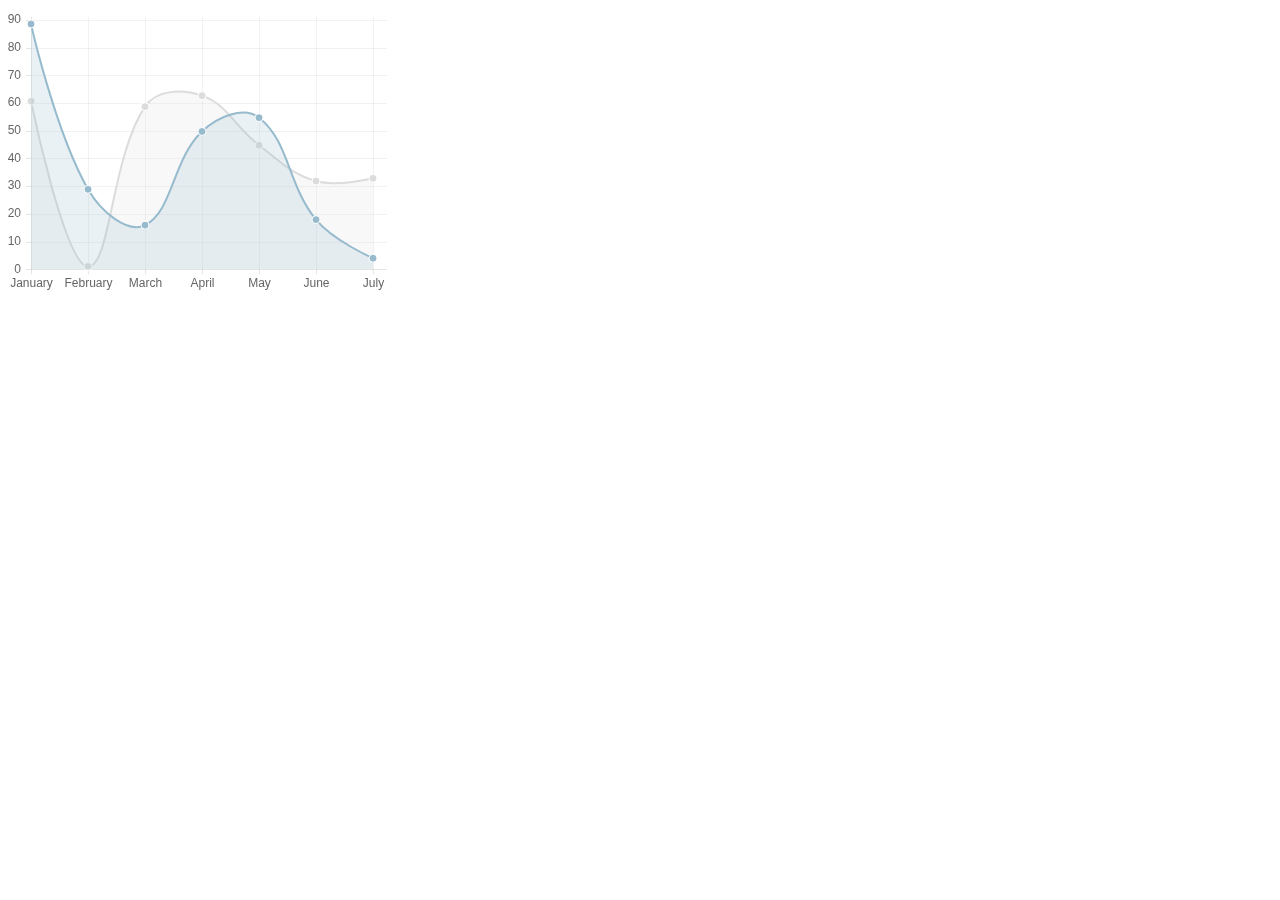
==== line.html @ 4cadc3f7 "added chartjs" ====
<!doctype html>
<html>
	<head>
		<title>Line Chart</title>
		<script src="js/chartjs/Chart.js"></script>
	</head>
	<body>
		<div style="width:30%">
			<div>
				<canvas id="canvas" height="450" width="600"></canvas>
			</div>
		</div>


	<script>
		var randomScalingFactor = function(){ return Math.round(Math.random()*100)};
		var lineChartData = {
			labels : ["January","February","March","April","May","June","July"],
			datasets : [
				{
					label: "My First dataset",
					fillColor : "rgba(220,220,220,0.2)",
					strokeColor : "rgba(220,220,220,1)",
					pointColor : "rgba(220,220,220,1)",
					pointStrokeColor : "#fff",
					pointHighlightFill : "#fff",
					pointHighlightStroke : "rgba(220,220,220,1)",
					data : [randomScalingFactor(),randomScalingFactor(),randomScalingFactor(),randomScalingFactor(),randomScalingFactor(),randomScalingFactor(),randomScalingFactor()]
				},
				{
					label: "My Second dataset",
					fillColor : "rgba(151,187,205,0.2)",
					strokeColor : "rgba(151,187,205,1)",
					pointColor : "rgba(151,187,205,1)",
					pointStrokeColor : "#fff",
					pointHighlightFill : "#fff",
					pointHighlightStroke : "rgba(151,187,205,1)",
					data : [randomScalingFactor(),randomScalingFactor(),randomScalingFactor(),randomScalingFactor(),randomScalingFactor(),randomScalingFactor(),randomScalingFactor()]
				}
			]

		}

	window.onload = function(){
		var ctx = document.getElementById("canvas").getContext("2d");
		window.myLine = new Chart(ctx).Line(lineChartData, {
			responsive: true
		});
	}


	</script>
	</body>
</html>
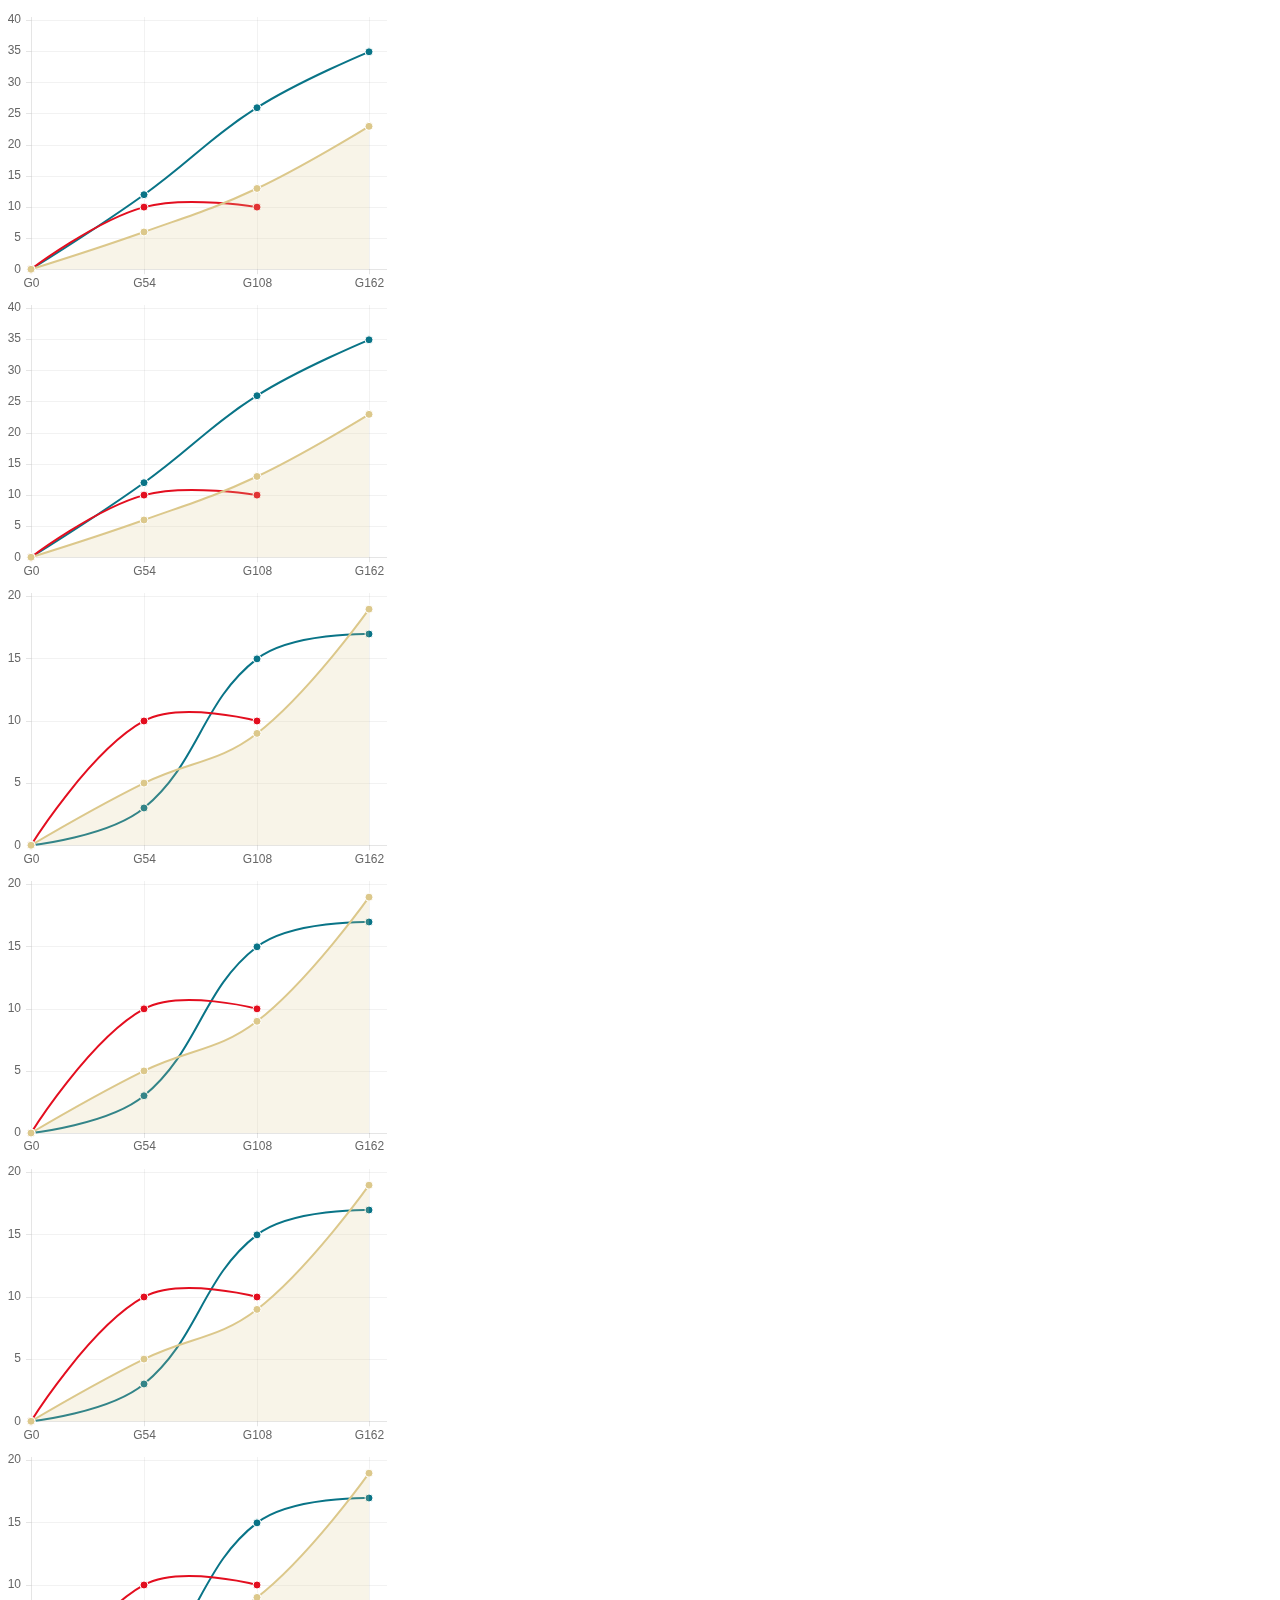
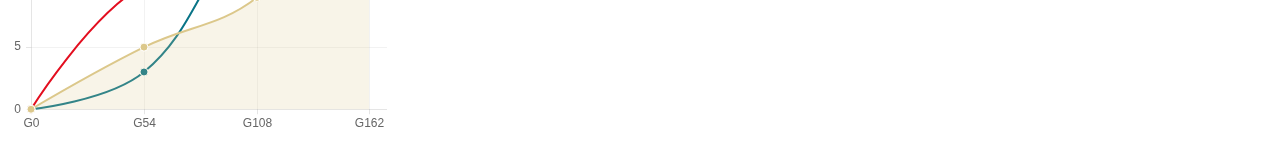
==== commit bbe6fb2d: "updated home_run data" ====
--- a/line.html
+++ b/line.html
@@ -3,52 +3,42 @@
 	<head>
 		<title>Line Chart</title>
 		<script src="js/chartjs/Chart.js"></script>
+		<script src="home_run.js"></script>
 	</head>
 	<body>
 		<div style="width:30%">
 			<div>
-				<canvas id="canvas" height="450" width="600"></canvas>
+				<canvas id="chart1" height="450" width="600"></canvas>
+			</div>
+		</div>
+		<div style="width:30%">
+			<div>
+				<canvas id="chart2" height="450" width="600"></canvas>
+			</div>
+		</div>
+		<div style="width:30%">
+			<div>
+				<canvas id="chart3" height="450" width="600"></canvas>
+			</div>
+		</div>
+		<div style="width:30%">
+			<div>
+				<canvas id="chart4" height="450" width="600"></canvas>
+			</div>
+		</div>
+		<div style="width:30%">
+			<div>
+				<canvas id="chart5" height="450" width="600"></canvas>
+			</div>
+		</div>
+		<div style="width:30%">
+			<div>
+				<canvas id="chart6" height="450" width="600"></canvas>
 			</div>
 		</div>
 
 
-	<script>
-		var randomScalingFactor = function(){ return Math.round(Math.random()*100)};
-		var lineChartData = {
-			labels : ["January","February","March","April","May","June","July"],
-			datasets : [
-				{
-					label: "My First dataset",
-					fillColor : "rgba(220,220,220,0.2)",
-					strokeColor : "rgba(220,220,220,1)",
-					pointColor : "rgba(220,220,220,1)",
-					pointStrokeColor : "#fff",
-					pointHighlightFill : "#fff",
-					pointHighlightStroke : "rgba(220,220,220,1)",
-					data : [randomScalingFactor(),randomScalingFactor(),randomScalingFactor(),randomScalingFactor(),randomScalingFactor(),randomScalingFactor(),randomScalingFactor()]
-				},
-				{
-					label: "My Second dataset",
-					fillColor : "rgba(151,187,205,0.2)",
-					strokeColor : "rgba(151,187,205,1)",
-					pointColor : "rgba(151,187,205,1)",
-					pointStrokeColor : "#fff",
-					pointHighlightFill : "#fff",
-					pointHighlightStroke : "rgba(151,187,205,1)",
-					data : [randomScalingFactor(),randomScalingFactor(),randomScalingFactor(),randomScalingFactor(),randomScalingFactor(),randomScalingFactor(),randomScalingFactor()]
-				}
-			]
 
-		}
-
-	window.onload = function(){
-		var ctx = document.getElementById("canvas").getContext("2d");
-		window.myLine = new Chart(ctx).Line(lineChartData, {
-			responsive: true
-		});
-	}
-
-
-	</script>
+	
 	</body>
 </html>
